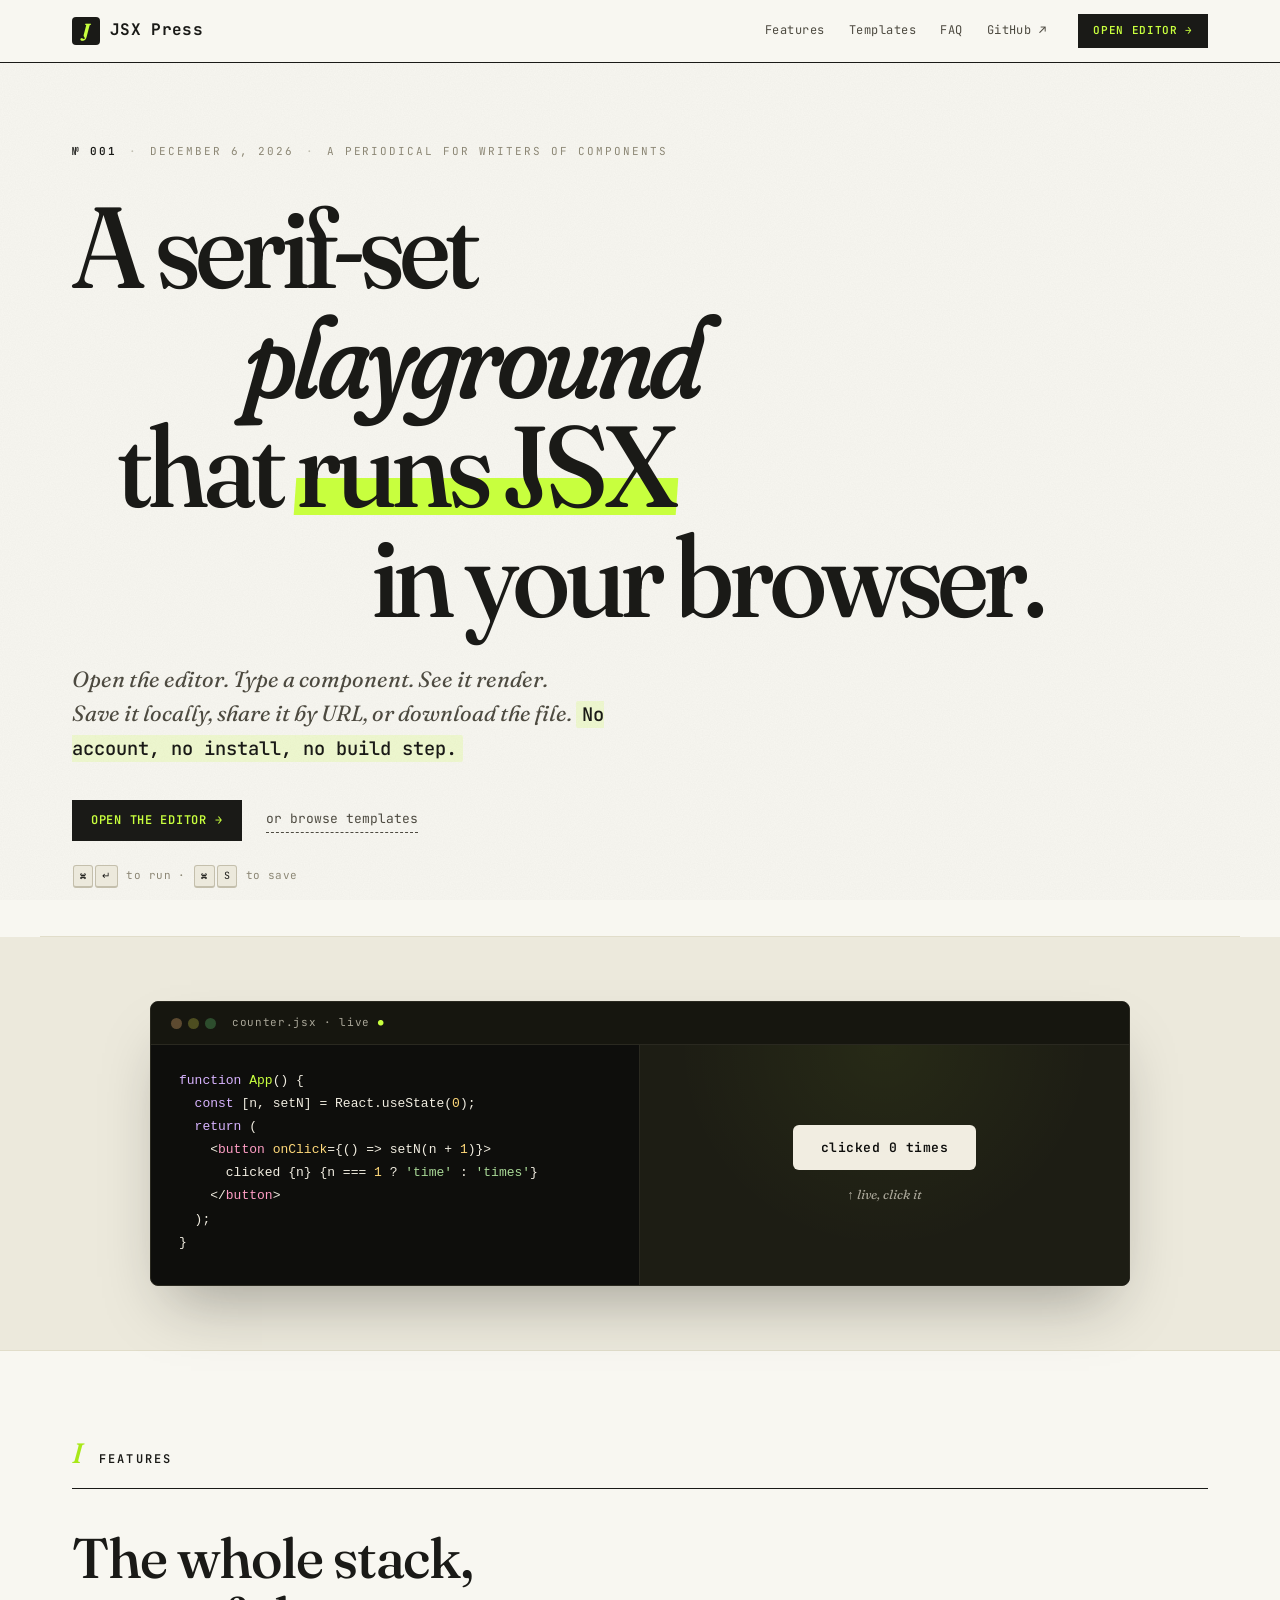
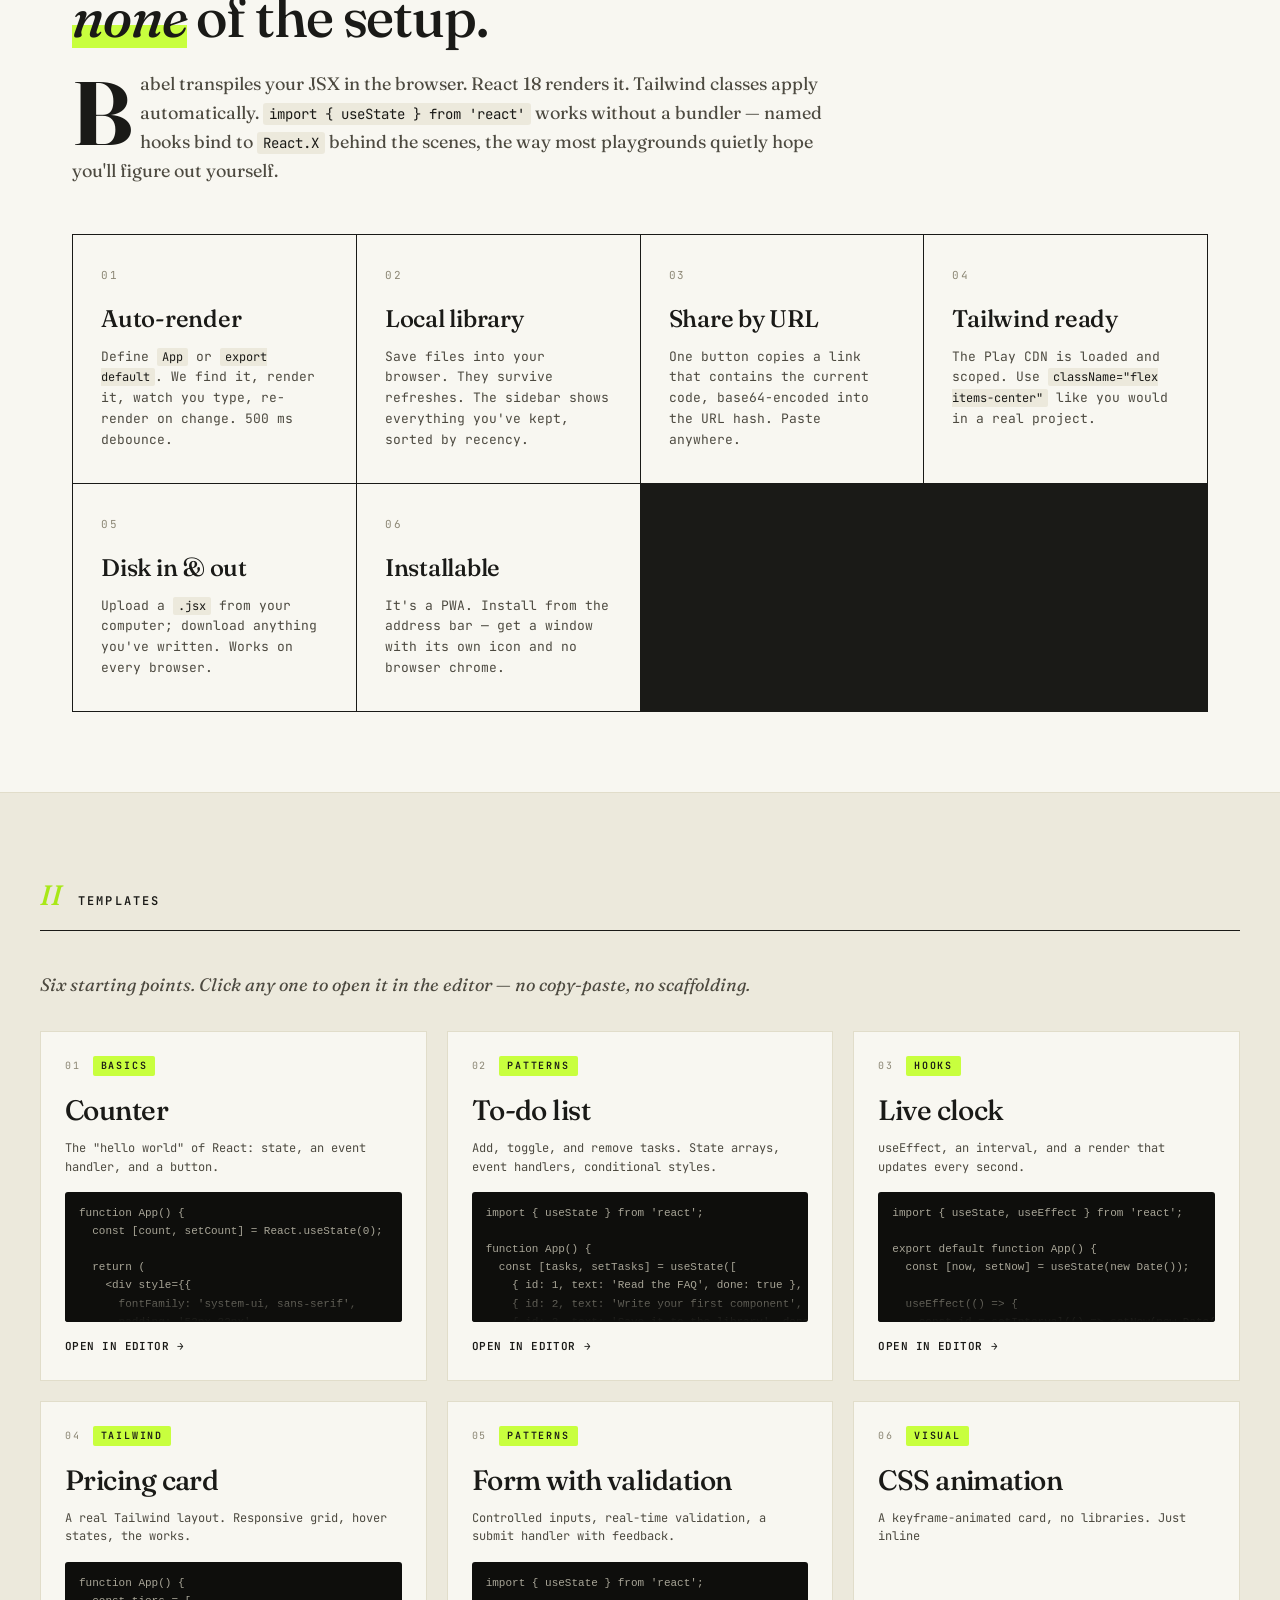
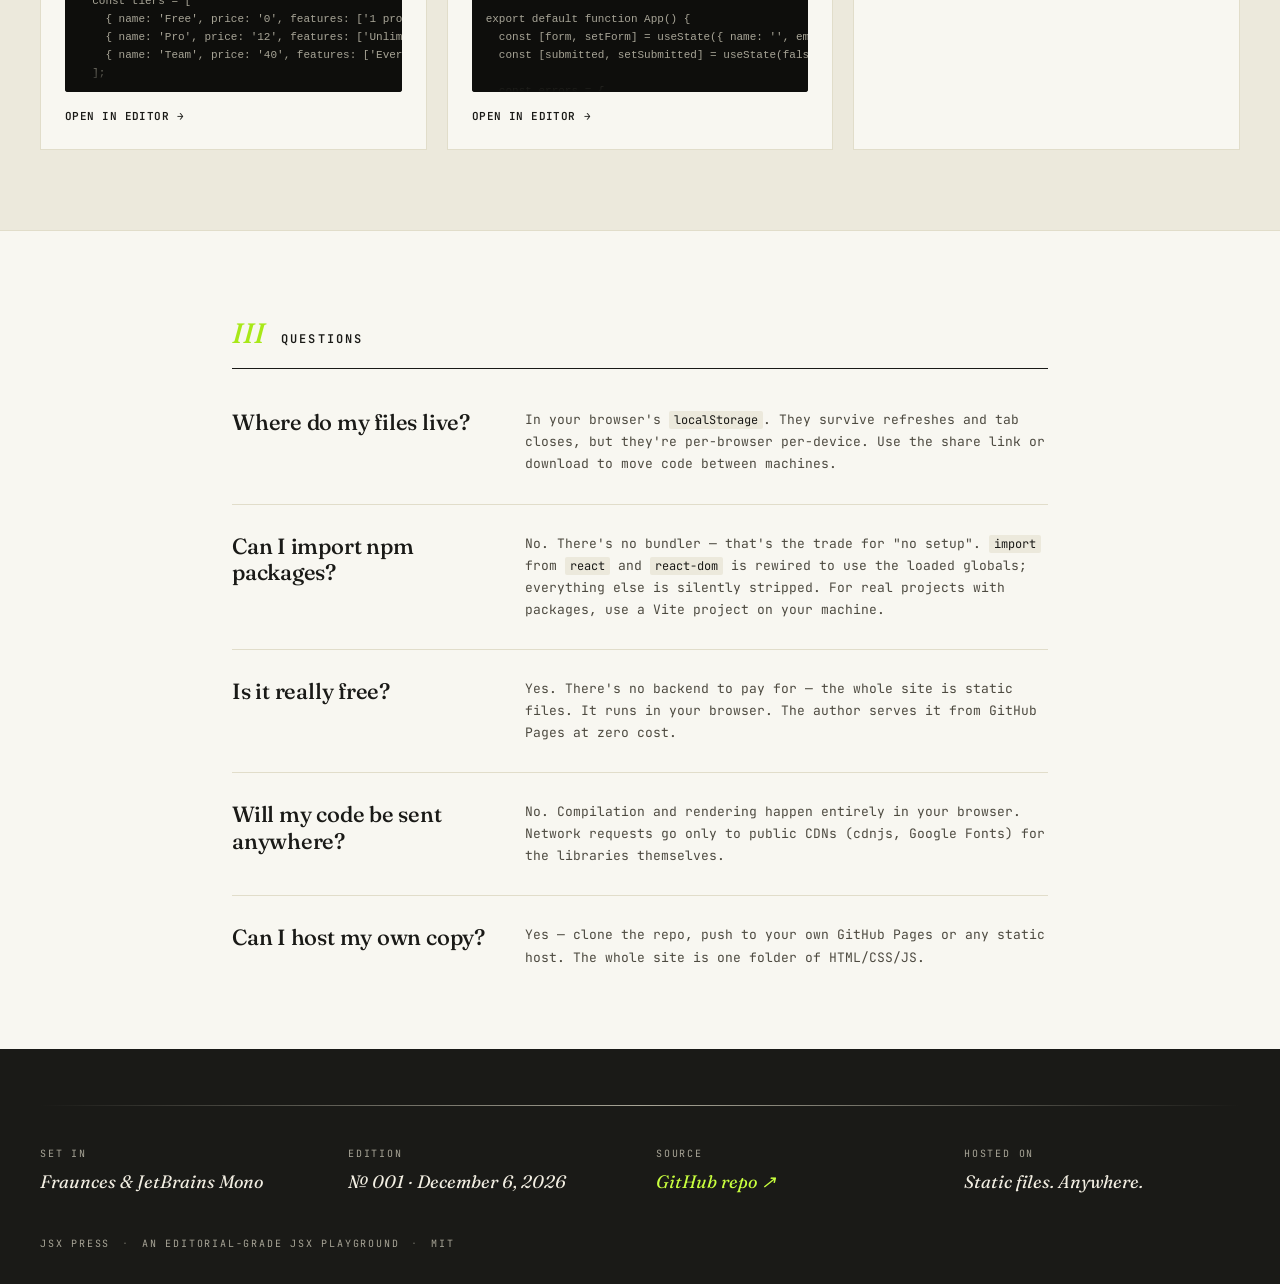
==== index.html @ b36d2cd4 "tool files" ====
<!doctype html>
<html lang="en">
<head>
<meta charset="utf-8">
<meta name="viewport" content="width=device-width, initial-scale=1, viewport-fit=cover">
<title>JSX Press · Run JSX in your browser</title>
<meta name="description" content="A focused, browser-based playground for JSX components. No setup, no signup — open it and write code.">
<meta name="theme-color" content="#0e0e0c">

<!-- Open Graph / social -->
<meta property="og:title" content="JSX Press · Run JSX in your browser">
<meta property="og:description" content="A focused, browser-based playground for JSX components. No setup, no signup — open it and write code.">
<meta property="og:type" content="website">
<meta name="twitter:card" content="summary_large_image">
<meta name="twitter:title" content="JSX Press">
<meta name="twitter:description" content="Run JSX in your browser. No setup.">

<link rel="icon" type="image/svg+xml" href="data:image/svg+xml,%3Csvg xmlns='http://www.w3.org/2000/svg' viewBox='0 0 100 100'%3E%3Crect width='100' height='100' rx='14' fill='%230e0e0c'/%3E%3Ctext x='50' y='66' font-family='Georgia,serif' font-size='52' font-style='italic' font-weight='700' text-anchor='middle' fill='%23c8ff3e'%3EJ%3C/text%3E%3C/svg%3E">

<link rel="preconnect" href="https://fonts.googleapis.com">
<link rel="preconnect" href="https://fonts.gstatic.com" crossorigin>
<link href="https://fonts.googleapis.com/css2?family=Fraunces:ital,opsz,wght,SOFT,WONK@0,9..144,400..900,30..100,0..1;1,9..144,400..900,30..100,0..1&family=JetBrains+Mono:ital,wght@0,400;0,500;0,600;1,400&display=swap" rel="stylesheet">
<link rel="stylesheet" href="assets/site.css">
</head>
<body class="page-home">

<header class="masthead">
  <div class="masthead-inner">
    <a class="logo" href="./">
      <span class="logo-mark">J</span>
      <span class="logo-text">JSX&nbsp;Press</span>
    </a>
    <nav class="nav">
      <a href="#features">Features</a>
      <a href="#templates">Templates</a>
      <a href="#faq">FAQ</a>
      <a href="https://github.com" target="_blank" rel="noopener">GitHub ↗</a>
    </nav>
    <a class="cta cta-small" href="editor.html">Open editor →</a>
  </div>
</header>

<!-- ====================================================================
     Hero — set entirely in editorial type, no decoration except a
     subtle acid-green underline on the verb "runs"
==================================================================== -->
<section class="hero">
  <div class="hero-meta">
    <span class="meta-edition">№ 001</span>
    <span class="meta-dot">·</span>
    <span class="meta-date" id="todayDate">—</span>
    <span class="meta-dot">·</span>
    <span class="meta-tag">A periodical for writers of components</span>
  </div>

  <h1 class="hero-title">
    <span class="hero-line-1">A serif-set</span>
    <span class="hero-line-2"><em>playground</em></span>
    <span class="hero-line-3">that <span class="underline-accent">runs JSX</span></span>
    <span class="hero-line-4">in your browser.</span>
  </h1>

  <p class="hero-deck">
    Open the editor. Type a component. See it render. <br>
    Save it locally, share it by URL, or download the file.
    <strong>No account, no install, no build step.</strong>
  </p>

  <div class="hero-actions">
    <a class="cta" href="editor.html">
      <span>Open the editor</span>
      <span class="cta-arrow">→</span>
    </a>
    <a class="cta-ghost" href="#templates">or browse templates</a>
  </div>

  <div class="hero-shortcut">
    <kbd>⌘</kbd><kbd>↵</kbd>
    <span>to run · </span>
    <kbd>⌘</kbd><kbd>S</kbd>
    <span>to save</span>
  </div>
</section>

<!-- ====================================================================
     Demo strip — animated mock terminal showing what the product does
==================================================================== -->
<section class="demo-strip" aria-hidden="true">
  <div class="demo-card">
    <div class="demo-head">
      <div class="demo-dots"><span></span><span></span><span></span></div>
      <div class="demo-title">counter.jsx · live</div>
    </div>
    <div class="demo-body">
      <pre class="demo-code"><code><span class="kw">function</span> <span class="fn">App</span>() {
  <span class="kw">const</span> [n, setN] = React.useState(<span class="num">0</span>);
  <span class="kw">return</span> (
    &lt;<span class="tag">button</span> <span class="attr">onClick</span>={() =&gt; setN(n + <span class="num">1</span>)}&gt;
      clicked {n} {n === <span class="num">1</span> ? <span class="str">'time'</span> : <span class="str">'times'</span>}
    &lt;/<span class="tag">button</span>&gt;
  );
}</code></pre>
      <div class="demo-preview">
        <button id="demoBtn" class="demo-rendered-btn">
          clicked <span id="demoCount">0</span> <span id="demoLabel">times</span>
        </button>
        <span class="demo-tag">↑ live, click it</span>
      </div>
    </div>
  </div>
</section>

<!-- ====================================================================
     Features — set as an editorial article with drop caps, asymmetric
==================================================================== -->
<section class="features" id="features">
  <div class="section-rule">
    <span class="section-num">I</span>
    <span class="section-name">Features</span>
  </div>

  <article class="feature feature-a">
    <header>
      <h2>The whole stack, <em>none</em> of the setup.</h2>
    </header>
    <p class="dropcap">
      <span class="initial">B</span>abel transpiles your JSX in the browser. React 18 renders it.
      Tailwind classes apply automatically. <code>import { useState } from 'react'</code>
      works without a bundler — named hooks bind to <code>React.X</code> behind the scenes,
      the way most playgrounds quietly hope you'll figure out yourself.
    </p>
  </article>

  <div class="feature-grid">
    <article class="feature-tile">
      <div class="tile-num">01</div>
      <h3>Auto-render</h3>
      <p>Define <code>App</code> or <code>export default</code>. We find it, render it, watch you type, re-render on change. 500 ms debounce.</p>
    </article>

    <article class="feature-tile">
      <div class="tile-num">02</div>
      <h3>Local library</h3>
      <p>Save files into your browser. They survive refreshes. The sidebar shows everything you've kept, sorted by recency.</p>
    </article>

    <article class="feature-tile">
      <div class="tile-num">03</div>
      <h3>Share by URL</h3>
      <p>One button copies a link that contains the current code, base64-encoded into the URL hash. Paste anywhere.</p>
    </article>

    <article class="feature-tile">
      <div class="tile-num">04</div>
      <h3>Tailwind ready</h3>
      <p>The Play CDN is loaded and scoped. Use <code>className="flex items-center"</code> like you would in a real project.</p>
    </article>

    <article class="feature-tile">
      <div class="tile-num">05</div>
      <h3>Disk in & out</h3>
      <p>Upload a <code>.jsx</code> from your computer; download anything you've written. Works on every browser.</p>
    </article>

    <article class="feature-tile">
      <div class="tile-num">06</div>
      <h3>Installable</h3>
      <p>It's a PWA. Install from the address bar — get a window with its own icon and no browser chrome.</p>
    </article>
  </div>
</section>

<!-- ====================================================================
     Templates gallery — editorial cards, opens straight in the editor
==================================================================== -->
<section class="templates" id="templates">
  <div class="section-rule">
    <span class="section-num">II</span>
    <span class="section-name">Templates</span>
  </div>

  <p class="section-deck">
    Six starting points. Click any one to open it in the editor —
    no copy-paste, no scaffolding.
  </p>

  <div class="template-grid" id="templateGrid">
    <!-- Filled by templates.js so the editor + this page share the same source of truth -->
  </div>
</section>

<!-- ====================================================================
     FAQ — designed like a printed Q&A column
==================================================================== -->
<section class="faq" id="faq">
  <div class="section-rule">
    <span class="section-num">III</span>
    <span class="section-name">Questions</span>
  </div>

  <dl class="qa-list">
    <div class="qa">
      <dt>Where do my files live?</dt>
      <dd>In your browser's <code>localStorage</code>. They survive refreshes and tab closes, but they're per-browser per-device. Use the share link or download to move code between machines.</dd>
    </div>
    <div class="qa">
      <dt>Can I import npm packages?</dt>
      <dd>No. There's no bundler — that's the trade for "no setup". <code>import</code> from <code>react</code> and <code>react-dom</code> is rewired to use the loaded globals; everything else is silently stripped. For real projects with packages, use a Vite project on your machine.</dd>
    </div>
    <div class="qa">
      <dt>Is it really free?</dt>
      <dd>Yes. There's no backend to pay for — the whole site is static files. It runs in your browser. The author serves it from GitHub Pages at zero cost.</dd>
    </div>
    <div class="qa">
      <dt>Will my code be sent anywhere?</dt>
      <dd>No. Compilation and rendering happen entirely in your browser. Network requests go only to public CDNs (cdnjs, Google Fonts) for the libraries themselves.</dd>
    </div>
    <div class="qa">
      <dt>Can I host my own copy?</dt>
      <dd>Yes — clone the repo, push to your own GitHub Pages or any static host. The whole site is one folder of HTML/CSS/JS.</dd>
    </div>
  </dl>
</section>

<!-- ====================================================================
     Footer — colophon style, set in the typeface
==================================================================== -->
<footer class="colophon">
  <div class="colo-rule"></div>
  <div class="colo-grid">
    <div>
      <div class="colo-label">Set in</div>
      <div class="colo-value">Fraunces &amp; JetBrains Mono</div>
    </div>
    <div>
      <div class="colo-label">Edition</div>
      <div class="colo-value">№ 001 · <span id="todayDate2">—</span></div>
    </div>
    <div>
      <div class="colo-label">Source</div>
      <div class="colo-value"><a href="https://github.com" target="_blank" rel="noopener">GitHub repo ↗</a></div>
    </div>
    <div>
      <div class="colo-label">Hosted on</div>
      <div class="colo-value">Static files. Anywhere.</div>
    </div>
  </div>
  <div class="colo-credit">
    <span>JSX Press</span>
    <span class="dot">·</span>
    <span>An editorial-grade JSX playground</span>
    <span class="dot">·</span>
    <span>MIT</span>
  </div>
</footer>

<script src="assets/templates.js"></script>
<script src="assets/home.js"></script>
</body>
</html>
---- assets/site.css ----
/* =============================================================================
   JSX Press — site-wide styles
   Aesthetic: editorial / magazine / technical printer.
     · Display: Fraunces (serif, can go wonky-italic)
     · Body / chrome: JetBrains Mono
     · Paper-cream background
     · Single accent: acid green (#c8ff3e)
   ============================================================================= */

:root {
  /* Paper / ink palette */
  --paper:        #f8f7f1;   /* warm off-white, like uncoated stock */
  --paper-deep:   #ece9dc;   /* slightly tinted for sections */
  --paper-fold:   #e1ddca;   /* divider tone */
  --ink:          #1a1a17;   /* near-black, warm */
  --ink-soft:     #4d4a40;
  --ink-faint:    #8c8775;
  --ink-trace:    #c4bfac;

  /* Dark surfaces (editor, demo terminal) */
  --night:        #0e0e0c;
  --night-1:      #16160f;
  --night-2:      #1d1d14;
  --night-rule:   #2a2920;
  --night-ink:    #f1ede1;
  --night-faint:  #a8a597;

  /* Accent — single, used sparingly for emphasis */
  --acid:         #c8ff3e;
  --acid-deep:    #a8e818;
  --acid-soft:    rgba(200, 255, 62, 0.18);

  /* Type */
  --serif:        'Fraunces', 'Iowan Old Style', Georgia, serif;
  --mono:         'JetBrains Mono', ui-monospace, 'SF Mono', Menlo, monospace;
}

* { box-sizing: border-box; margin: 0; padding: 0; }

html { scroll-behavior: smooth; }

body {
  font-family: var(--mono);
  font-size: 14px;
  line-height: 1.6;
  color: var(--ink);
  background: var(--paper);
  -webkit-font-smoothing: antialiased;
  text-rendering: optimizeLegibility;
}

/* ---- Paper grain — subtle SVG noise overlay ---- */
body.page-home::before {
  content: '';
  position: fixed; inset: 0;
  z-index: 0;
  pointer-events: none;
  opacity: 0.5;
  background-image: url("data:image/svg+xml,%3Csvg xmlns='http://www.w3.org/2000/svg' width='200' height='200'%3E%3Cfilter id='n'%3E%3CfeTurbulence type='fractalNoise' baseFrequency='0.85' numOctaves='2' stitchTiles='stitch'/%3E%3CfeColorMatrix values='0 0 0 0 0 0 0 0 0 0 0 0 0 0 0 0 0 0 0.06 0'/%3E%3C/filter%3E%3Crect width='100%25' height='100%25' filter='url(%23n)'/%3E%3C/svg%3E");
  mix-blend-mode: multiply;
}

a { color: inherit; }

::selection {
  background: var(--acid);
  color: var(--ink);
}

/* =========================================================================
   Masthead — runs across the top of the landing page
   ========================================================================= */
.masthead {
  border-bottom: 1px solid var(--ink);
  background: var(--paper);
  position: sticky;
  top: 0;
  z-index: 50;
  backdrop-filter: blur(8px);
}
.masthead-inner {
  max-width: 1200px;
  margin: 0 auto;
  padding: 14px 32px;
  display: flex;
  align-items: center;
  gap: 32px;
}

.logo {
  display: inline-flex;
  align-items: baseline;
  gap: 10px;
  text-decoration: none;
  color: var(--ink);
  font-family: var(--serif);
  font-weight: 700;
  font-size: 22px;
  font-style: italic;
  letter-spacing: -0.02em;
}
.logo-mark {
  display: inline-grid;
  place-items: center;
  width: 28px;
  height: 28px;
  background: var(--ink);
  color: var(--acid);
  border-radius: 4px;
  font-family: var(--serif);
  font-style: italic;
  font-weight: 700;
  font-size: 19px;
  line-height: 1;
  padding-bottom: 1px;
  align-self: center;
}
.logo-text { font-style: normal; font-weight: 700; font-size: 16px; font-family: var(--mono); letter-spacing: 0.02em; }

.nav {
  display: flex;
  gap: 24px;
  margin-left: auto;
  font-family: var(--mono);
  font-size: 12px;
  letter-spacing: 0.04em;
}
.nav a {
  color: var(--ink-soft);
  text-decoration: none;
  transition: color 0.15s;
  padding: 4px 0;
  border-bottom: 1px solid transparent;
}
.nav a:hover { color: var(--ink); border-bottom-color: var(--ink); }

.cta, .cta-small {
  display: inline-flex;
  align-items: center;
  gap: 8px;
  padding: 10px 18px;
  background: var(--ink);
  color: var(--acid);
  text-decoration: none;
  font-family: var(--mono);
  font-size: 12px;
  font-weight: 600;
  letter-spacing: 0.06em;
  text-transform: uppercase;
  border: 1px solid var(--ink);
  transition: all 0.15s;
}
.cta:hover, .cta-small:hover {
  background: var(--acid);
  color: var(--ink);
  border-color: var(--acid);
}
.cta-small { padding: 7px 14px; font-size: 11px; }

.cta-arrow { transition: transform 0.18s; display: inline-block; }
.cta:hover .cta-arrow { transform: translateX(3px); }

.cta-ghost {
  font-family: var(--mono);
  font-size: 13px;
  color: var(--ink-soft);
  text-decoration: none;
  border-bottom: 1px dashed var(--ink-soft);
  padding-bottom: 2px;
  transition: color 0.15s, border-color 0.15s;
}
.cta-ghost:hover { color: var(--ink); border-bottom-color: var(--ink); }

/* =========================================================================
   Hero — pure typography
   ========================================================================= */
.hero {
  position: relative;
  z-index: 1;
  max-width: 1200px;
  margin: 0 auto;
  padding: 80px 32px 48px;
  border-bottom: 1px solid var(--paper-fold);
}

.hero-meta {
  font-family: var(--mono);
  font-size: 11px;
  letter-spacing: 0.18em;
  text-transform: uppercase;
  color: var(--ink-faint);
  margin-bottom: 32px;
  display: flex;
  gap: 12px;
  flex-wrap: wrap;
}
.meta-edition { color: var(--ink); font-weight: 600; }
.meta-dot { opacity: 0.5; }

.hero-title {
  font-family: var(--serif);
  font-weight: 500;
  font-size: clamp(48px, 9vw, 128px);
  line-height: 0.95;
  letter-spacing: -0.035em;
  margin-bottom: 32px;
  color: var(--ink);
  font-variation-settings: 'opsz' 144, 'SOFT' 50, 'WONK' 1;
}
.hero-title em {
  font-style: italic;
  font-weight: 500;
  font-variation-settings: 'opsz' 144, 'SOFT' 100, 'WONK' 1;
}
.hero-line-1, .hero-line-2, .hero-line-3, .hero-line-4 {
  display: block;
}
.hero-line-2 { padding-left: 1.5em; }
.hero-line-3 { padding-left: 0.4em; }
.hero-line-4 { padding-left: 2.6em; }

.underline-accent {
  position: relative;
  display: inline-block;
  white-space: nowrap;
}
.underline-accent::after {
  content: '';
  position: absolute;
  left: -2px; right: -2px;
  bottom: 0.05em;
  height: 0.32em;
  background: var(--acid);
  z-index: -1;
  transform: skewX(-4deg);
}

.hero-deck {
  font-family: var(--serif);
  font-size: clamp(17px, 1.8vw, 22px);
  font-style: italic;
  font-weight: 400;
  color: var(--ink-soft);
  line-height: 1.55;
  max-width: 540px;
  margin-bottom: 36px;
  font-variation-settings: 'opsz' 24;
}
.hero-deck strong {
  font-style: normal;
  font-weight: 500;
  color: var(--ink);
  font-family: var(--mono);
  font-size: 0.85em;
  background: var(--acid-soft);
  padding: 1px 6px;
  border-radius: 2px;
}

.hero-actions {
  display: flex;
  align-items: center;
  gap: 24px;
  flex-wrap: wrap;
  margin-bottom: 24px;
}

.hero-shortcut {
  font-family: var(--mono);
  font-size: 11px;
  color: var(--ink-faint);
  letter-spacing: 0.04em;
}
.hero-shortcut kbd {
  display: inline-block;
  padding: 2px 6px;
  background: var(--paper-deep);
  border: 1px solid var(--ink-trace);
  border-bottom-width: 2px;
  border-radius: 3px;
  font-family: var(--mono);
  font-size: 10px;
  color: var(--ink);
  margin: 0 1px;
}

/* =========================================================================
   Demo strip — fake terminal showing JSX + a real interactive button
   ========================================================================= */
.demo-strip {
  position: relative;
  z-index: 1;
  background: var(--paper-deep);
  border-bottom: 1px solid var(--paper-fold);
  padding: 64px 32px;
  display: flex;
  justify-content: center;
}

.demo-card {
  width: 100%;
  max-width: 980px;
  background: var(--night);
  border-radius: 8px;
  overflow: hidden;
  box-shadow: 0 32px 60px -20px rgba(26, 26, 23, 0.35);
  border: 1px solid var(--night-rule);
}

.demo-head {
  display: flex;
  align-items: center;
  gap: 16px;
  padding: 12px 20px;
  background: var(--night-1);
  border-bottom: 1px solid var(--night-rule);
}
.demo-dots { display: flex; gap: 6px; }
.demo-dots span {
  width: 11px; height: 11px;
  border-radius: 50%;
  background: var(--night-rule);
}
.demo-dots span:nth-child(1) { background: #5d4a30; }
.demo-dots span:nth-child(2) { background: #4d4d20; }
.demo-dots span:nth-child(3) { background: #2d4d2d; }
.demo-title {
  font-family: var(--mono);
  font-size: 11px;
  color: var(--night-faint);
  letter-spacing: 0.06em;
}
.demo-title::after {
  content: '●';
  color: var(--acid);
  margin-left: 8px;
  font-size: 9px;
  vertical-align: middle;
  animation: pulse 1.6s ease-in-out infinite;
}
@keyframes pulse { 50% { opacity: 0.3; } }

.demo-body {
  display: grid;
  grid-template-columns: 1fr 1fr;
  min-height: 240px;
}
.demo-code {
  padding: 24px 28px;
  font-family: var(--mono);
  font-size: 13px;
  line-height: 1.7;
  color: var(--night-ink);
  overflow-x: auto;
  border-right: 1px solid var(--night-rule);
}
.demo-code .kw   { color: #d8b4ff; }
.demo-code .fn   { color: #c8ff3e; }
.demo-code .num  { color: #ffd97a; }
.demo-code .str  { color: #a8d896; }
.demo-code .tag  { color: #ff9ec5; }
.demo-code .attr { color: #ffd97a; }

.demo-preview {
  padding: 28px;
  display: flex;
  flex-direction: column;
  align-items: center;
  justify-content: center;
  gap: 14px;
  background:
    radial-gradient(ellipse at top, rgba(200, 255, 62, 0.06), transparent 60%),
    var(--night-2);
}
.demo-rendered-btn {
  padding: 14px 28px;
  background: var(--night-ink);
  color: var(--night);
  border: none;
  border-radius: 6px;
  font-family: var(--mono);
  font-size: 13px;
  font-weight: 600;
  letter-spacing: 0.04em;
  cursor: pointer;
  transition: transform 0.08s;
}
.demo-rendered-btn:hover { background: var(--acid); }
.demo-rendered-btn:active { transform: scale(0.97); }
.demo-rendered-btn.pulse {
  animation: btnPulse 0.4s ease-out;
}
@keyframes btnPulse {
  0%   { box-shadow: 0 0 0 0 rgba(200, 255, 62, 0.7); }
  100% { box-shadow: 0 0 0 16px rgba(200, 255, 62, 0); }
}
.demo-tag {
  font-family: var(--serif);
  font-style: italic;
  font-size: 13px;
  color: var(--night-faint);
}

/* =========================================================================
   Section rule — recurring header pattern: Roman numeral + label + line
   ========================================================================= */
.section-rule {
  display: flex;
  align-items: baseline;
  gap: 16px;
  padding-bottom: 12px;
  border-bottom: 1px solid var(--ink);
  margin-bottom: 40px;
}
.section-num {
  font-family: var(--serif);
  font-style: italic;
  font-weight: 500;
  font-size: 28px;
  color: var(--acid-deep);
}
.section-name {
  font-family: var(--mono);
  font-size: 12px;
  letter-spacing: 0.18em;
  text-transform: uppercase;
  color: var(--ink);
  font-weight: 600;
}

.section-deck {
  font-family: var(--serif);
  font-style: italic;
  font-size: 18px;
  color: var(--ink-soft);
  margin-bottom: 32px;
  max-width: 600px;
}

/* =========================================================================
   Features
   ========================================================================= */
.features {
  position: relative;
  z-index: 1;
  max-width: 1200px;
  margin: 0 auto;
  padding: 80px 32px;
}

.feature-a header h2 {
  font-family: var(--serif);
  font-weight: 500;
  font-size: clamp(32px, 5vw, 56px);
  line-height: 1.05;
  letter-spacing: -0.02em;
  margin-bottom: 24px;
  max-width: 14ch;
}
.feature-a header h2 em {
  font-style: italic;
  color: var(--ink);
  position: relative;
}
.feature-a header h2 em::after {
  content: '';
  position: absolute;
  left: 0; right: 0;
  bottom: 0.05em;
  height: 0.4em;
  background: var(--acid);
  z-index: -1;
}

.dropcap {
  font-family: var(--serif);
  font-size: 18px;
  line-height: 1.6;
  color: var(--ink-soft);
  max-width: 64ch;
  margin-bottom: 48px;
}
.dropcap .initial {
  float: left;
  font-family: var(--serif);
  font-size: 5em;
  line-height: 0.85;
  font-weight: 700;
  color: var(--ink);
  margin: 0.05em 0.08em -0.1em 0;
  font-variation-settings: 'opsz' 144;
}
.dropcap code {
  font-family: var(--mono);
  font-size: 0.78em;
  background: var(--paper-deep);
  padding: 2px 6px;
  border-radius: 3px;
  color: var(--ink);
  font-style: normal;
}

.feature-grid {
  display: grid;
  grid-template-columns: repeat(auto-fit, minmax(260px, 1fr));
  gap: 1px;
  background: var(--ink);
  border: 1px solid var(--ink);
  margin-top: 48px;
}
.feature-tile {
  background: var(--paper);
  padding: 32px 28px;
  position: relative;
  transition: background 0.2s;
}
.feature-tile:hover { background: var(--paper-deep); }
.tile-num {
  font-family: var(--mono);
  font-size: 11px;
  letter-spacing: 0.18em;
  color: var(--ink-faint);
  margin-bottom: 16px;
}
.feature-tile h3 {
  font-family: var(--serif);
  font-size: 24px;
  font-weight: 500;
  letter-spacing: -0.01em;
  margin-bottom: 8px;
  color: var(--ink);
}
.feature-tile p {
  font-family: var(--mono);
  font-size: 13px;
  line-height: 1.6;
  color: var(--ink-soft);
}
.feature-tile code {
  font-family: var(--mono);
  font-size: 0.92em;
  background: var(--paper-deep);
  color: var(--ink);
  padding: 1px 5px;
  border-radius: 2px;
}

/* =========================================================================
   Templates gallery
   ========================================================================= */
.templates {
  position: relative;
  z-index: 1;
  background: var(--paper-deep);
  padding: 80px 32px;
  border-top: 1px solid var(--paper-fold);
  border-bottom: 1px solid var(--paper-fold);
}
.templates .section-rule,
.templates .section-deck,
.template-grid {
  max-width: 1200px;
  margin-left: auto;
  margin-right: auto;
}

.template-grid {
  display: grid;
  grid-template-columns: repeat(auto-fill, minmax(320px, 1fr));
  gap: 20px;
}

.tpl-card {
  display: flex;
  flex-direction: column;
  background: var(--paper);
  padding: 24px;
  text-decoration: none;
  color: inherit;
  border: 1px solid var(--paper-fold);
  transition: all 0.18s;
  position: relative;
  animation: tpl-in 0.6s cubic-bezier(0.2, 0.8, 0.2, 1) backwards;
  animation-delay: calc(var(--i) * 0.05s);
}
@keyframes tpl-in {
  from { opacity: 0; transform: translateY(12px); }
  to   { opacity: 1; transform: translateY(0); }
}
.tpl-card:hover {
  transform: translateY(-3px);
  border-color: var(--ink);
  box-shadow: 4px 4px 0 0 var(--ink);
}

.tpl-meta {
  display: flex;
  align-items: center;
  gap: 12px;
  margin-bottom: 12px;
  font-family: var(--mono);
  font-size: 10px;
  letter-spacing: 0.18em;
  text-transform: uppercase;
}
.tpl-num { color: var(--ink-faint); }
.tpl-kind {
  color: var(--ink);
  background: var(--acid);
  padding: 2px 8px;
  border-radius: 2px;
  font-weight: 600;
}

.tpl-name {
  font-family: var(--serif);
  font-size: 28px;
  font-weight: 500;
  letter-spacing: -0.02em;
  margin-bottom: 6px;
  color: var(--ink);
}
.tpl-desc {
  font-family: var(--mono);
  font-size: 12px;
  line-height: 1.55;
  color: var(--ink-soft);
  margin-bottom: 16px;
}
.tpl-code {
  font-family: var(--mono);
  font-size: 11px;
  line-height: 1.55;
  background: var(--night);
  color: var(--night-faint);
  padding: 12px 14px;
  border-radius: 3px;
  overflow: hidden;
  max-height: 130px;
  white-space: pre;
  margin-bottom: 16px;
  position: relative;
}
.tpl-code::after {
  content: '';
  position: absolute;
  left: 0; right: 0; bottom: 0;
  height: 36px;
  background: linear-gradient(to bottom, transparent, var(--night));
  pointer-events: none;
}

.tpl-action {
  margin-top: auto;
  display: flex;
  align-items: center;
  gap: 8px;
  font-family: var(--mono);
  font-size: 11px;
  letter-spacing: 0.04em;
  color: var(--ink);
  text-transform: uppercase;
  font-weight: 600;
}
.tpl-arrow { transition: transform 0.18s; }
.tpl-card:hover .tpl-arrow { transform: translateX(4px); }

/* =========================================================================
   FAQ — printed Q&A
   ========================================================================= */
.faq {
  position: relative;
  z-index: 1;
  max-width: 880px;
  margin: 0 auto;
  padding: 80px 32px;
}

.qa-list {
  display: flex;
  flex-direction: column;
  gap: 28px;
}
.qa {
  display: grid;
  grid-template-columns: 1fr 2fr;
  gap: 32px;
  padding-bottom: 28px;
  border-bottom: 1px solid var(--paper-fold);
}
.qa:last-child { border-bottom: none; padding-bottom: 0; }
.qa dt {
  font-family: var(--serif);
  font-size: 22px;
  font-weight: 500;
  line-height: 1.2;
  color: var(--ink);
  letter-spacing: -0.01em;
}
.qa dd {
  font-family: var(--mono);
  font-size: 13px;
  line-height: 1.7;
  color: var(--ink-soft);
}
.qa code {
  font-family: var(--mono);
  background: var(--paper-deep);
  padding: 1px 5px;
  border-radius: 2px;
  color: var(--ink);
  font-size: 0.92em;
}

/* =========================================================================
   Colophon (footer)
   ========================================================================= */
.colophon {
  position: relative;
  z-index: 1;
  background: var(--ink);
  color: var(--night-ink);
  padding: 56px 32px 32px;
}
.colo-rule {
  max-width: 1200px;
  margin: 0 auto 40px;
  height: 1px;
  background: linear-gradient(to right, transparent, var(--night-faint), transparent);
}
.colo-grid {
  max-width: 1200px;
  margin: 0 auto;
  display: grid;
  grid-template-columns: repeat(auto-fit, minmax(180px, 1fr));
  gap: 32px;
  margin-bottom: 40px;
}
.colo-label {
  font-family: var(--mono);
  font-size: 10px;
  letter-spacing: 0.18em;
  text-transform: uppercase;
  color: var(--night-faint);
  margin-bottom: 6px;
}
.colo-value {
  font-family: var(--serif);
  font-style: italic;
  font-size: 18px;
  color: var(--night-ink);
}
.colo-value a {
  color: var(--acid);
  text-decoration: none;
  border-bottom: 1px solid transparent;
  transition: border-color 0.15s;
}
.colo-value a:hover { border-bottom-color: var(--acid); }

.colo-credit {
  max-width: 1200px;
  margin: 0 auto;
  font-family: var(--mono);
  font-size: 10px;
  letter-spacing: 0.18em;
  text-transform: uppercase;
  color: var(--night-faint);
  display: flex;
  flex-wrap: wrap;
  gap: 12px;
  align-items: center;
}
.colo-credit .dot { opacity: 0.5; }

/* =========================================================================
   Responsive
   ========================================================================= */
@media (max-width: 800px) {
  .masthead-inner { padding: 12px 18px; gap: 12px; flex-wrap: wrap; }
  .nav { gap: 14px; font-size: 11px; order: 4; width: 100%; margin: 0; }
  .cta-small { margin-left: auto; }

  .hero { padding: 48px 18px 32px; }
  .hero-line-2, .hero-line-3, .hero-line-4 { padding-left: 0; }
  .hero-deck { font-size: 16px; }

  .demo-body { grid-template-columns: 1fr; }
  .demo-code { border-right: none; border-bottom: 1px solid var(--night-rule); }
  .demo-strip { padding: 40px 18px; }

  .features { padding: 48px 18px; }
  .feature-a header h2 { font-size: 32px; }

  .templates { padding: 48px 18px; }

  .qa { grid-template-columns: 1fr; gap: 12px; }
  .qa dt { font-size: 19px; }

  .faq { padding: 48px 18px; }
  .colophon { padding: 40px 18px 24px; }
}
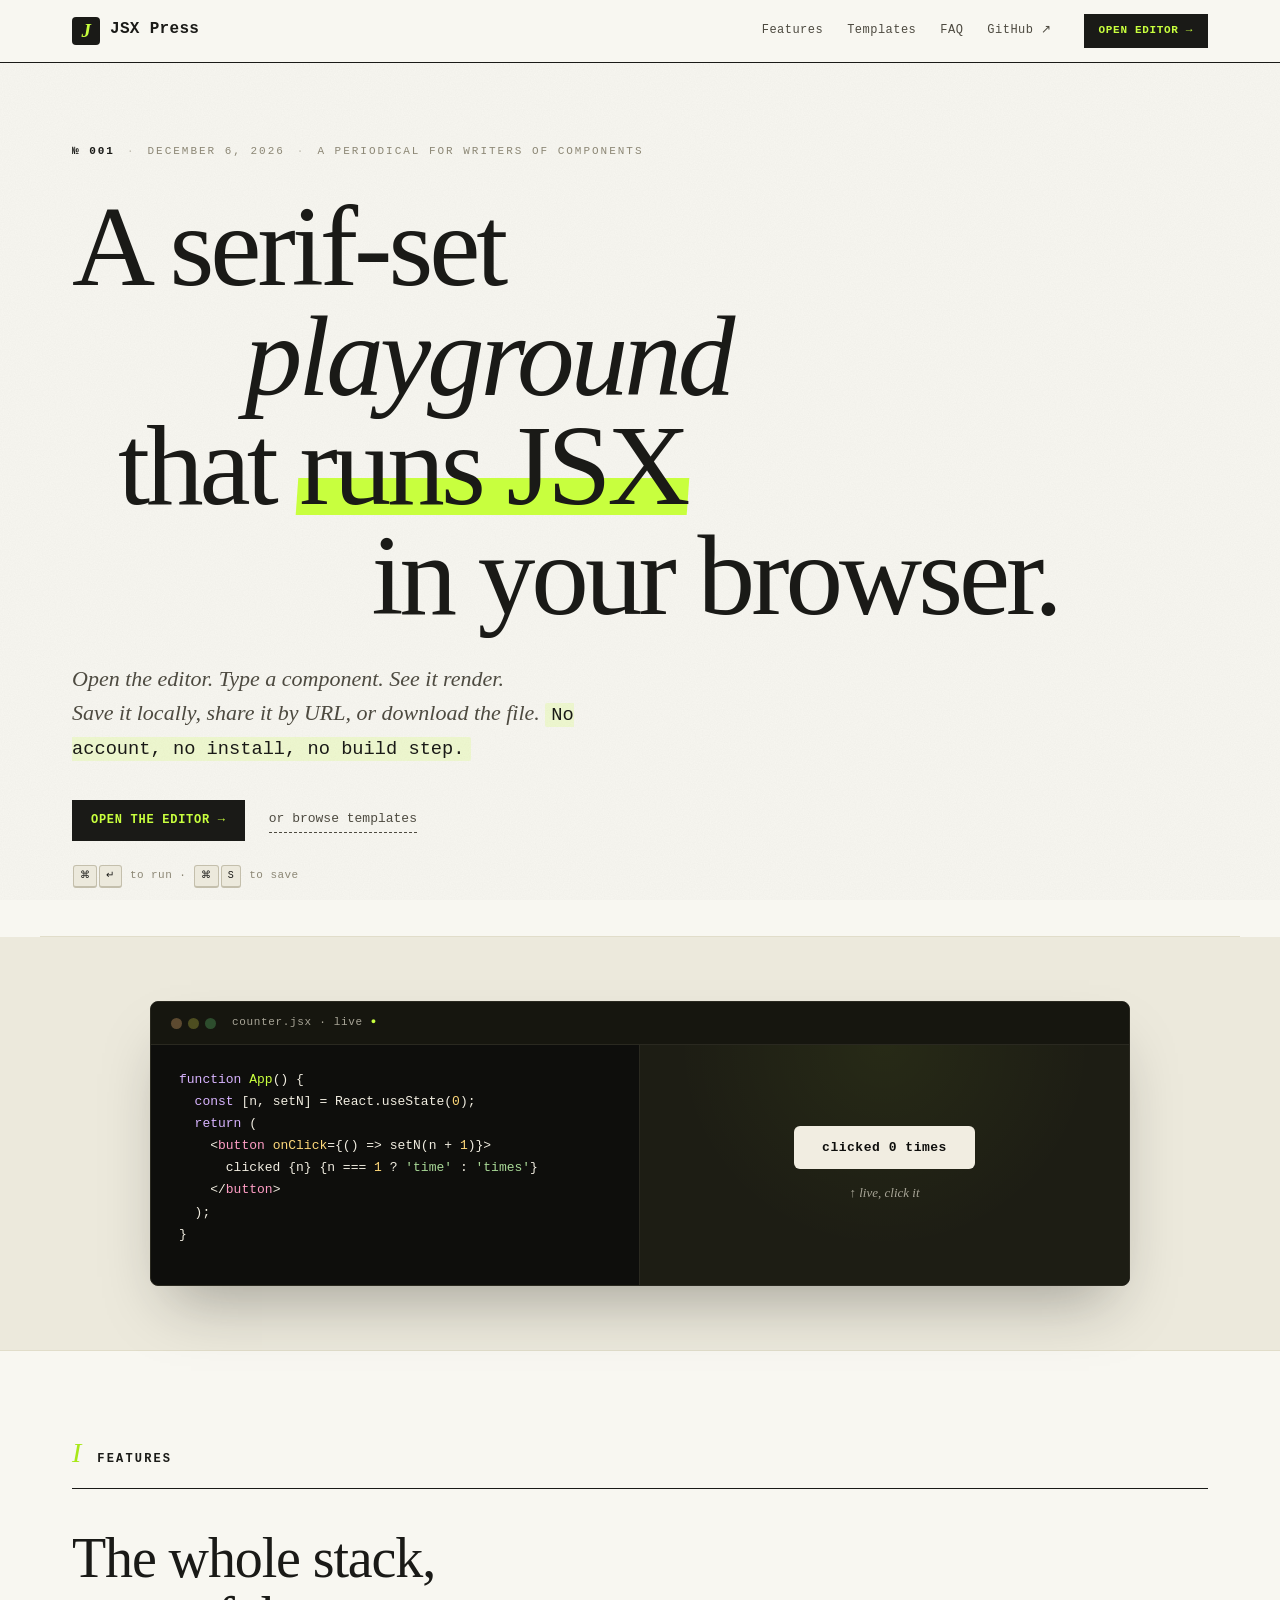
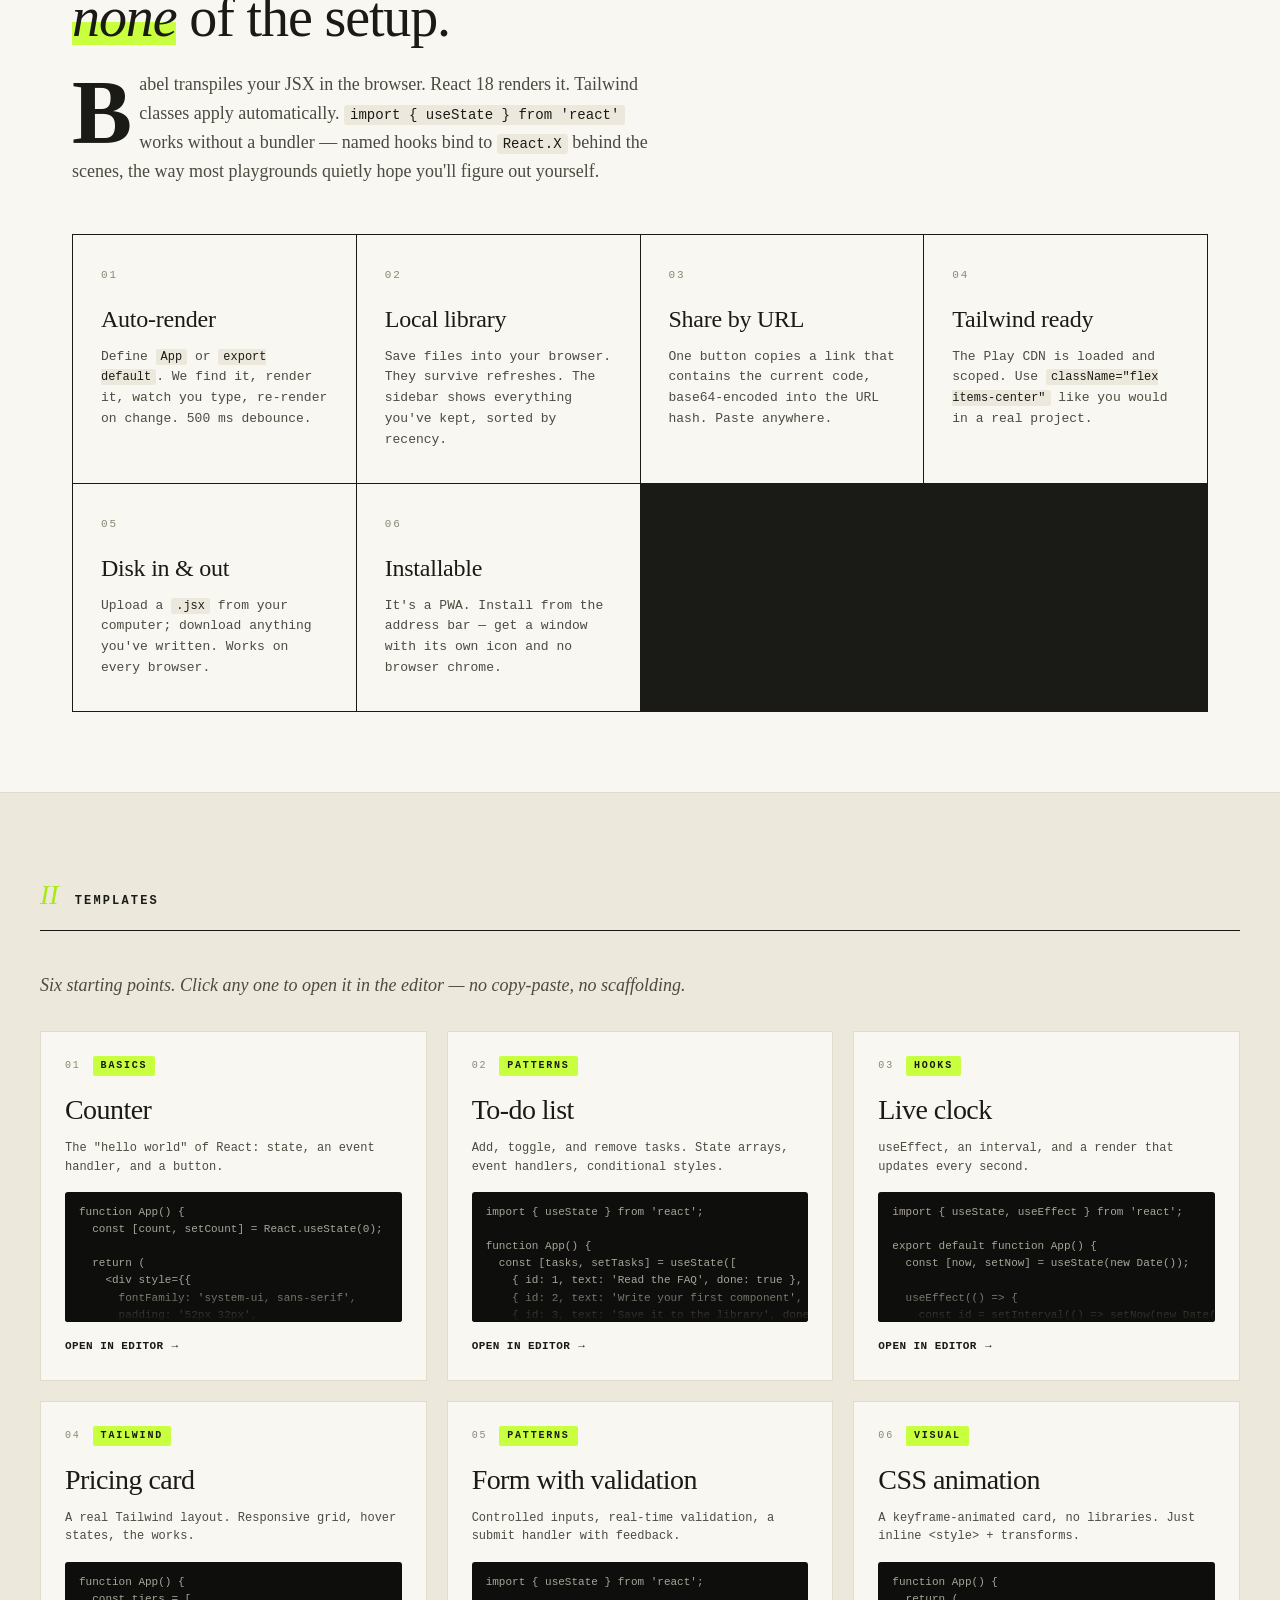
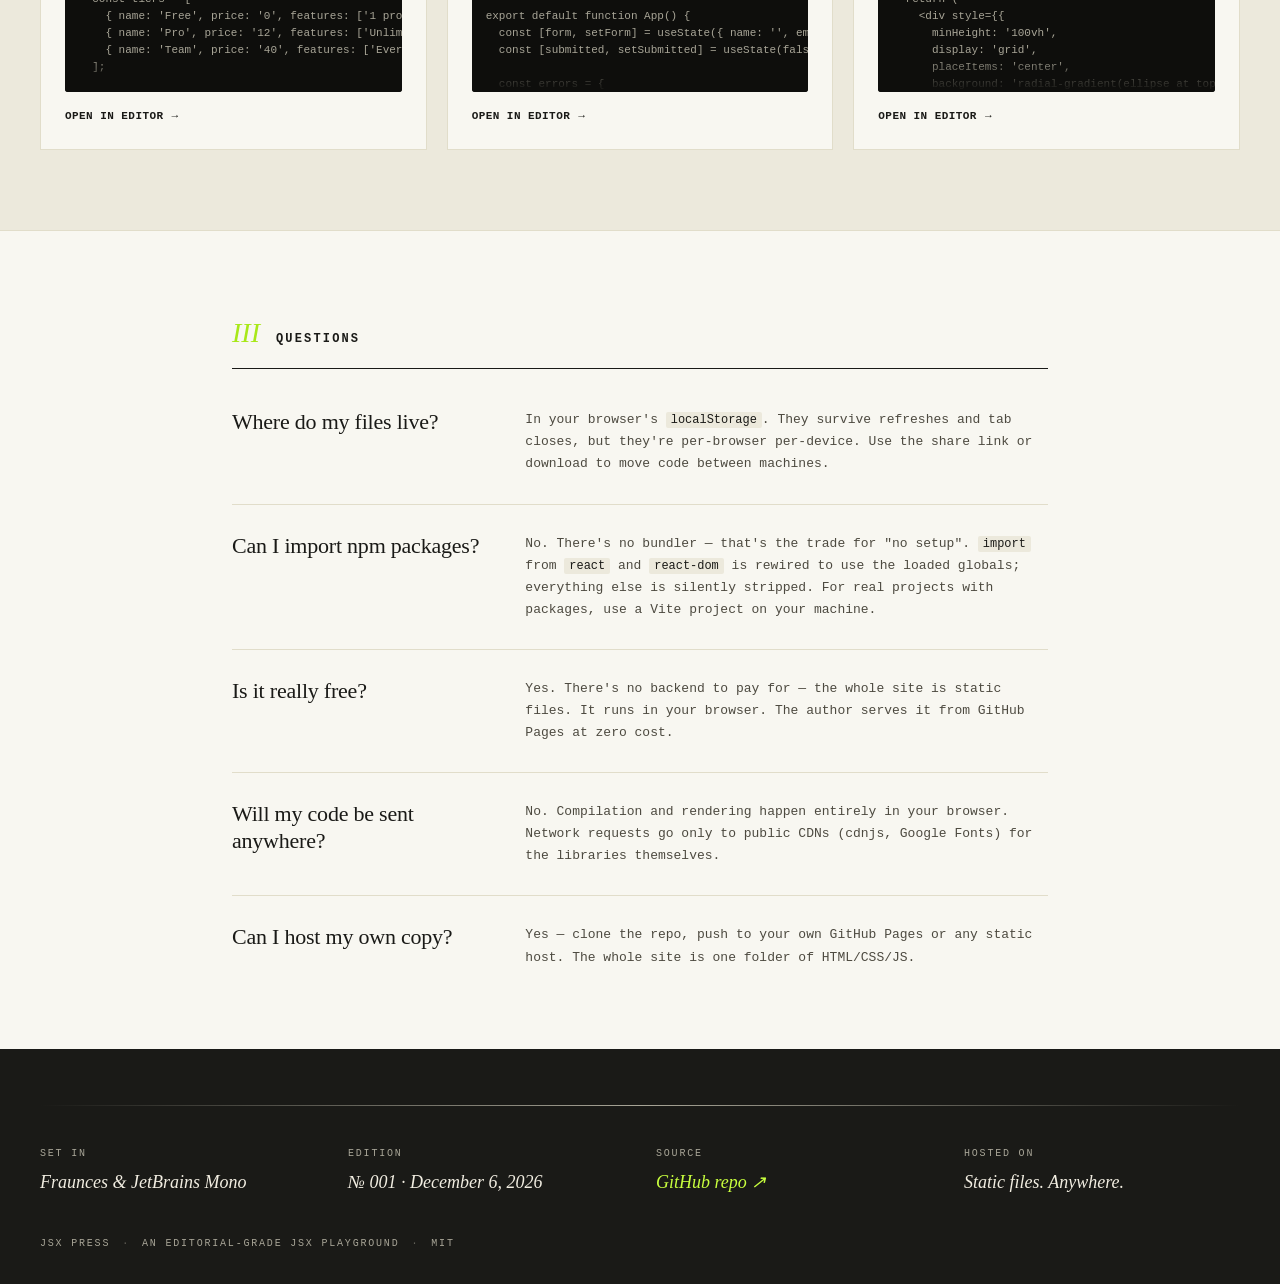
==== commit 6ef35a1f: "security: sandbox user-code execution; SRI + strict CSP; input bounding - Run user JSX inside sandbo" ====
--- a/index.html
+++ b/index.html
@@ -2,6 +2,7 @@
 <html lang="en">
 <head>
 <meta charset="utf-8">
+<meta http-equiv="Content-Security-Policy" content="default-src 'none'; script-src 'self' https://cdnjs.cloudflare.com; style-src 'self' 'unsafe-inline' https://fonts.googleapis.com; font-src https://fonts.gstatic.com; img-src 'self' data:; connect-src 'self'; base-uri 'self'; form-action 'none'; object-src 'none'">
 <meta name="viewport" content="width=device-width, initial-scale=1, viewport-fit=cover">
 <title>JSX Press · Run JSX in your browser</title>
 <meta name="description" content="A focused, browser-based playground for JSX components. No setup, no signup — open it and write code.">
